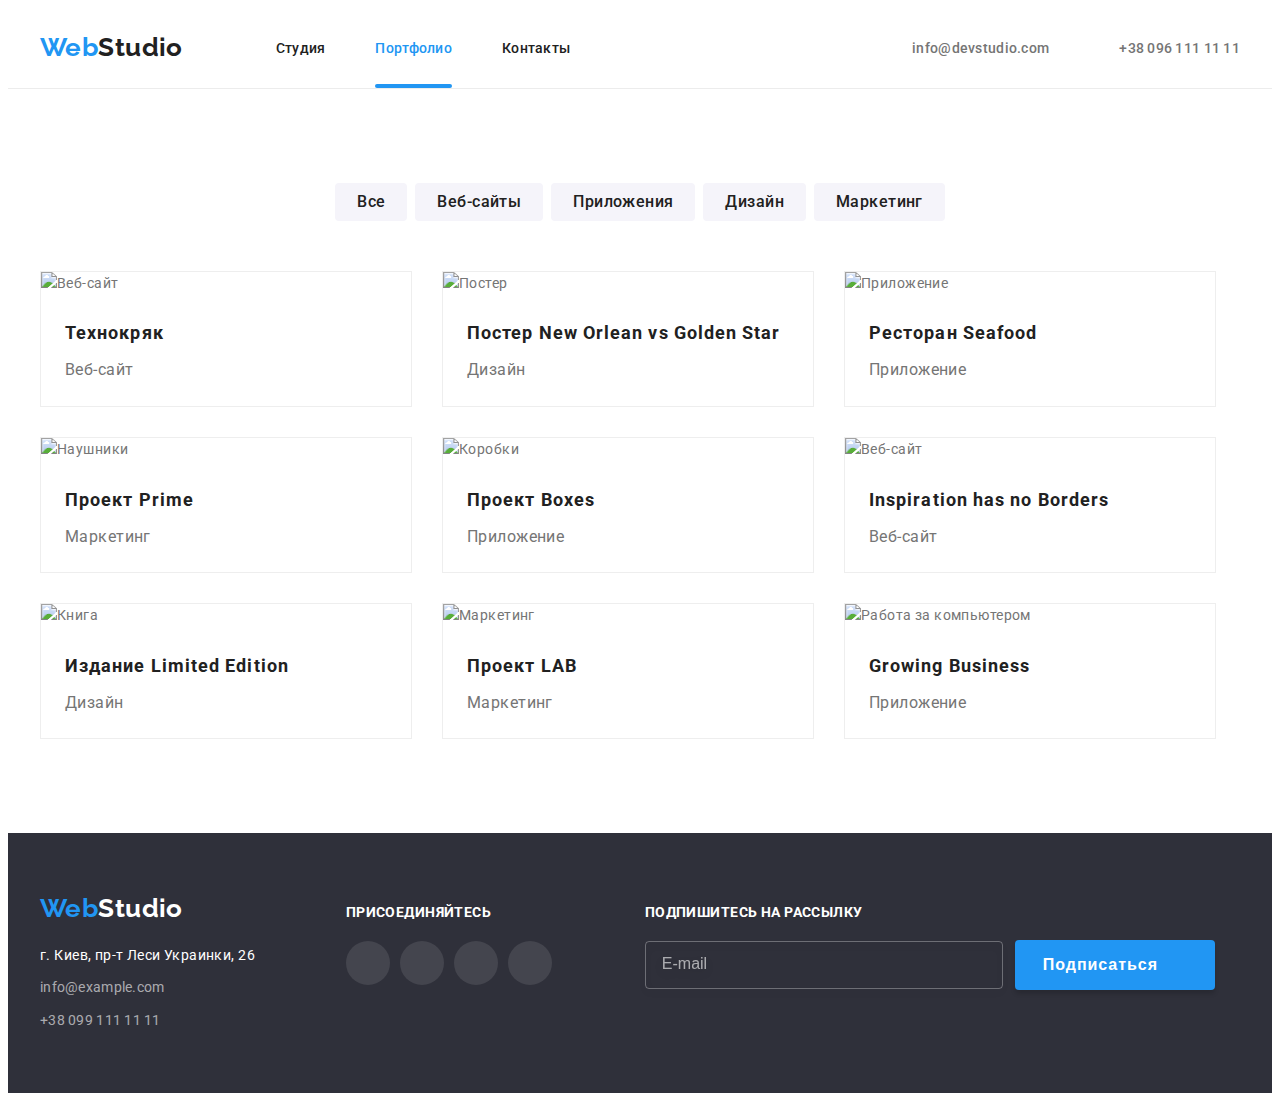
==== portfolio.html @ 1b8ac89b "Разметка" ====
<!DOCTYPE html>
<html lang="ru">
<head>
    <meta charset="UTF-8">
    <meta name="viewport" content="width=device-width, initial-scale=1.0">
    <title>Portfolio</title>
    <link rel="stylesheet" href="https://cdnjs.cloudflare.com/ajax/libs/modern-normalize/1.0.0/modern-normalize.min.css" integrity="sha512-ISS7cAi1PEhQ8jnbJpJZMd29NlhNj4AWYyLOSp2CE/CsHxTCu+r+t0D2yoJudVrd0/8fTVPUVDzY5Tvli75u/g==" crossorigin="anonymous" />
    <link rel="preconnect" href="https://fonts.gstatic.com">
    <link href="https://fonts.googleapis.com/css2?family=Raleway:wght@700&family=Roboto:wght@400;500;700;900&display=swap" rel="stylesheet">
    <link rel="stylesheet" href="./css/main.min.css">

</head>

    <body>
        <header class="header-portfolio">
            <!--Шапка страницы и навигация-->
            <div class="container main-nav">
            <nav class="main-nav">
                <a lang="en" href="/" class="logo">Web<span class="logo-up">Studio</span></a>

                <ul class="site-nav">
                    <li class="item"><a href="./index.html" class="link">Студия</a></li>
                    <li class="item"><a href="./portfolio.html" class="link current">Портфолио</a></li>
                    <li class="item"><a href="#" class="link">Контакты</a></li>
                </ul>
            </nav>  
                <ul class="site-contact">
                    <li class="item"><a href="mailto:info@devstudio.com" class="nav-info mail">
                        <svg class="icon-envelope" width="16" height="12">
                            <use href="./team-svg/sprite.svg#icon-envelope"></use>
                        </svg>
                        info@devstudio.com</a></li>
                    <li class="item"><a href="tel:+380961111111" class="nav-info tel">
                        <svg class="icon-smartphone" width="10" height="16">
                            <use href="./team-svg/sprite.svg#icon-smartphone"></use>
                        </svg>
                        +38 096 111 11 11</a></li>
                </ul>
            </div>    
        </header>

        
        
        <main>
            <!--Основной контент-->
            <div class="container">  

                <section class="section section-up">

                <h1 hidden>Наши работы</h1>
                <ul class="work-filter">
                    <li class="item"><button type="button" class="button">Все</button></li>
                    <li class="item"><button type="button" class="button">Веб-сайты</button></li>
                    <li class="item"><button type="button" class="button">Приложения</button></li>
                    <li class="item"><button type="button" class="button">Дизайн</button></li>
                    <li class="item"><button type="button" class="button">Маркетинг</button></li>
                </ul>

                <ul class="work-list" >
                    <li class="work-elements">
                        <a href="#" class="work-link">
                        <div class="portfolio-img">
                            <img src="./portfolio-img/our-work-1.jpg" width="370" alt="Веб-сайт">
                            <div class="card-overlay">
                                <p class="overlay-text">
                                    Технокряк это современная площадка распространения коронавируса. Компании используют эту платформу для цифрового шпионажа и атак на защищённые сервера конкурентов.
                                </p>
                            </div>
                        </div>    
                        <div class="work-title-text">
                            <h2 class="work-title">Технокряк</h2>
                            <p class="work-text">Веб-сайт</p>
                        </div>
                        </a>
                    </li>
                    <li class="work-elements">
                        <a href="#" class="work-link">
                            <div class="portfolio-img">
                                <img src="./portfolio-img/our-work-2.jpg" width="370"  alt="Постер">
                                <div class="card-overlay">
                                    <p class="overlay-text">
                                        Технокряк это современная площадка распространения коронавируса. Компании используют эту платформу для цифрового шпионажа и атак на защищённые сервера конкурентов.
                                    </p>
                                </div>
                            </div>    
                    <div class="work-title-text">
                            <h2 class="work-title">Постер New Orlean vs Golden Star</h2>
                            <p class="work-text">Дизайн</p>
                    </div>
                        </a>
                </li>
                <li class="work-elements">
                        <a href="#" class="work-link">
                        <div class="portfolio-img">
                            <img src="./portfolio-img/our-work-3.jpg" width="370" alt="Приложение">
                            <div class="card-overlay">
                                <p class="overlay-text">
                                    Технокряк это современная площадка распространения коронавируса. Компании используют эту платформу для цифрового шпионажа и атак на защищённые сервера конкурентов.
                                </p>
                            </div>
                        </div>    
                    <div class="work-title-text">
                            <h2 class="work-title">Ресторан Seafood</h2>
                            <p class="work-text">Приложение</p>
                    </div>
                        </a>
                </li>
                <li class="work-elements">
                        <a href="#" class="work-link">
                        <div class="portfolio-img">
                            <img src="./portfolio-img/our-work-4.jpg" width="370" alt="Наушники">
                            <div class="card-overlay">
                                <p class="overlay-text">
                                    Технокряк это современная площадка распространения коронавируса. Компании используют эту платформу для цифрового шпионажа и атак на защищённые сервера конкурентов.
                                </p>
                            </div>
                        </div> 
                    <div class="work-title-text">
                            <h2 class="work-title">Проект Prime</h2>
                            <p class="work-text">Маркетинг</p>
                    </div>
                        </a>
                </li>
                    <li class="work-elements">
                        <a href="#" class="work-link">
                        <div class="portfolio-img">
                            <img src="./portfolio-img/our-work-5.jpg" width="370" alt="Коробки">
                            <div class="card-overlay">
                                <p class="overlay-text">
                                    Технокряк это современная площадка распространения коронавируса. Компании используют эту платформу для цифрового шпионажа и атак на защищённые сервера конкурентов.
                                </p>
                            </div>
                        </div>    
                    <div class="work-title-text">
                            <h2 class="work-title">Проект Boxes</h2>
                            <p class="work-text">Приложение</p>
                    </div>
                        </a>
                </li>
                <li class="work-elements">
                        <a href="#" class="work-link">
                        <div class="portfolio-img">
                            <img src="./portfolio-img/our-work-6.jpg" width="370" alt="Веб-сайт">
                            <div class="card-overlay">
                                <p class="overlay-text">
                                    Технокряк это современная площадка распространения коронавируса. Компании используют эту платформу для цифрового шпионажа и атак на защищённые сервера конкурентов.
                                </p>
                            </div>
                        </div>    
                    <div class="work-title-text">
                            <h2 class="work-title">Inspiration has no Borders</h2>
                            <p class="work-text">Веб-сайт</p>
                    </div>
                        </a>
                </li>
                <li class="work-elements">
                        <a href="#" class="work-link">
                        <div class="portfolio-img">
                            <img src="./portfolio-img/our-work-7.jpg" width="370" alt="Книга">
                            <div class="card-overlay">
                                <p class="overlay-text">
                                    Технокряк это современная площадка распространения коронавируса. Компании используют эту платформу для цифрового шпионажа и атак на защищённые сервера конкурентов.
                                </p>
                            </div>
                        </div>    
                    <div class="work-title-text">
                            <h2 class="work-title">Издание Limited Edition</h2>
                            <p class="work-text">Дизайн</p>
                    </div>
                        </a>
                </li>
                <li class="work-elements">
                        <a href="#" class="work-link">
                        <div class="portfolio-img">
                            <img src="./portfolio-img/our-work-8.jpg" width="370" alt="Маркетинг">
                            <div class="card-overlay">
                                <p class="overlay-text">
                                    Технокряк это современная площадка распространения коронавируса. Компании используют эту платформу для цифрового шпионажа и атак на защищённые сервера конкурентов.
                                </p>
                            </div>
                        </div>    
                    <div class="work-title-text">
                            <h2 class="work-title">Проект LAB</h2>
                            <p class="work-text">Маркетинг</p>
                    </div>
                        </a>
                </li>
                    <li class="work-elements">
                        <a href="#" class="work-link">
                        <div class="portfolio-img">
                            <img src="./portfolio-img/our-work-9.jpg" width="370" alt="Работа за компьютером">
                            <div class="card-overlay">
                                <p class="overlay-text">
                                    Технокряк это современная площадка распространения коронавируса. Компании используют эту платформу для цифрового шпионажа и атак на защищённые сервера конкурентов.
                                </p>
                            </div>
                        </div>    
                    <div class="work-title-text">
                            <h2 class="work-title">Growing Business</h2>
                            <p class="work-text">Приложение</p>
                    </div>
                        </a>
                </li>
        
                </ul>
                </section>
            </div>
        </main>
        <!--Подвал-->
        
        <footer class="footer">
            <div class="container">
                <div class="footer-content">
                    <div class="studio-adress">
                        <a href="./index.html" class="logo ">Web<span class="logo-down">Studio</span></a>
                <address class="map">г. Киев, пр-т Леси Украинки, 26</address>
                <ul class="site-contact">
                    <li class="site-contact-item">
                        <a href="mailto:info@example.com" class="site-contact down">info@example.com</a>
                    </li>
                    <li class="site-contact-item">
                        <a href="tel:+380991111111" class="site-contact down">+38 099 111 11 11</a>
                    </li>
                </ul>
                    </div>
           
                    <div class="join">
                    <h3 class="join-title">присоединяйтесь</h3>
                    <ul class="list-join">
                        <li class="item-join">
                            <a href="#" class="link-join">
                                <svg class="icon-network" width="20" height="20">
                                    <use href="./team-svg/sprite.svg#icon-instagram"></use>
                                </svg>
                            </a>
                        </li>
                        <li class="item-join">
                            <a href="#" class="link-join">
                                <svg class="icon-network" width="20" height="20">
                                    <use href="./team-svg/sprite.svg#icon-twitter"></use>
                                </svg>
                            </a>
                        </li>
                        <li class="item-join">
                            <a href="#" class="link-join">
                                <svg class="icon-network" width="20" height="20">
                                    <use href="./team-svg/sprite.svg#icon-facebook"></use>
                                </svg>
                            </a>
                            
                        </li>
                        <li class="item-join">
                            <a href="#" class="link-join">
                                <svg class="icon-network" width="20" height="20">
                                    <use href="./team-svg/sprite.svg#icon-linkedin"></use>
                                </svg>
                            </a>
                        </li>
                    </ul>
                    </div>

                    <div class="subscribe">
                        <h3 class="subscribe-title">Подпишитесь на рассылку</h3>
                        <form class="subscribe-form">
                            <input type="email" name="email" placeholder="E-mail" class="subscribe-input">
                            <button type="submit" class="subscribe-button">Подписаться
                                <svg class="icon-subscribe" width="24" height="24">
                                    <use href="./team-svg/sprite.svg#icon-icon-send"></use>
                                </svg>
                            </button>
                        </form>

                    </div>
                </div>
                
            </div>
        </footer>
    </body>
</html>
---- css/main.min.css ----
:root{--primary-text-color:#757575;--title-text-color:#212121;--accent-color:#2196F3;--white-text-bg-color:#FFFFFF;--bg-footer-color:#2F303A;--bg-team-color:#F5F4FA;--footer-email-tel: rgba(255, 255, 255, 0.6);--time:250ms;--cubic-animation:cubic-bezier(0.4, 0, 0.2, 1);--bgc-overlay:rgba(33, 150, 243, 0.9)}body{color:var(--primary-text-color);background-color:var(--white-text-bg-color);font-family:Roboto, sans-serif;letter-spacing:0.03em;font-size:14px;line-height:1.7}ul{list-style:none;padding:0;margin:0}h1,h2,h3,h4,p{margin-top:0}img{height:auto;max-width:100%;display:block}a{display:block;text-decoration:none}.button{margin-left:auto;margin-right:auto}.container{width:1200px;padding-left:15px;padding-right:15px;margin-right:auto;margin-left:auto}.logo{margin-right:93px;color:var(--accent-color);font-family:Raleway,cursive;font-weight:700;font-size:26px;line-height:1.2;text-decoration:none}.logo-up{color:var(--title-text-color)}.logo-down{color:var(--white-text-bg-color)}.footer .logo{display:inline-block;margin-bottom:20px}.footer-logo:focus{color:var(--white-text-bg-color)}.footer .logo{margin-bottom:20px}.join-title{margin-bottom:20px;font-weight:700;color:white;font-size:14px;line-height:1.14;text-transform:uppercase}.list-join{display:flex;justify-content:center}.item-join{width:44px;height:44px}.item-join:not(:last-child){margin-right:10px}.link-join:hover,.link-join:focus{background-color:var(--accent-color)}.link-join{align-items:center;justify-content:center;background:rgba(255,255,255,0.1);display:flex;border-radius:50%;fill:white;width:100%;height:100%;transition:background-color 250ms var(--cubic-animation)}.subscribe{margin-left:93px}.subscribe-title{margin-bottom:20px;font-weight:700;color:white;font-size:14px;line-height:16px;letter-spacing:0.03em;text-transform:uppercase}.subscribe-form{display:flex;align-items:center}.subscribe-input{display:inline-block;width:358px;padding:15px 0 15px 16px;background-color:transparent;line-height:1.25;color:rgba(255,255,255,0.6);border:1px solid rgba(255,255,255,0.3);box-sizing:border-box;filter:drop-shadow(0px 4px 4px rgba(0,0,0,0.15));border-radius:4px;margin-right:12px}.subscribe-input::placeholder{color:rgba(255,255,255,0.6);font-size:16px;line-height:1.25}.subscribe-button{display:inline-flex;align-items:center;color:var(--white-text-bg-color);font-weight:700;font-size:16px;line-height:1.87;background:var(--accent-color);min-width:200px;padding:10px 0 10px 28px;align-items:center;text-align:center;letter-spacing:0.06em;box-shadow:0px 4px 4px rgba(0,0,0,0.15);border-radius:4px;border:0;cursor:pointer}.icon-subscribe{margin-left:10px}.backdrop{position:fixed;top:0;left:0;width:100%;height:100%;background:rgba(0,0,0,0.2);transition:all 250ms var(--cubic-animation)}.backdrop.is-hidden{opacity:0;pointer-events:none}.button-blank{display:block;min-width:200px;padding:10px 55px;margin-left:auto;margin-right:auto;background:var(--accent-color);box-shadow:0px 4px 4px rgba(0,0,0,0.15);border-radius:4px;border:0;font-weight:700;font-size:16px;line-height:1.875;color:#ffffff;cursor:pointer}.button{border:none;padding:6px 22px;border-radius:4px;font-family:inherit;font-weight:500;font-size:16px;line-height:1.6;letter-spacing:inherit;color:var(--title-text-color);background-color:var(--bg-team-color);cursor:pointer;transition:background-color 250ms var(--cubic-animation),color 250ms var(--cubic-animation),box-shadow 250ms var(--cubic-animation)}.button:hover,.button:focus{color:var(--white-text-bg-color);background-color:var(--accent-color);box-shadow:0px 3px 1px rgba(0,0,0,0.1),0px 1px 2px rgba(0,0,0,0.08),0px 2px 2px rgba(0,0,0,0.12);border-radius:4px}.header-portfolio{border-bottom:1px solid #ECECEC}.header-index{border-bottom:0}.main-nav{display:flex;align-items:center;text-align:left;justify-content:space-between}.site-nav,header .site-contact{display:flex}.site-nav .item+.item,.site-contact .item+.item{margin-left:50px}.nav-info{display:flex;align-items:center}.site-nav .link,.site-contact a{transition:color 250ms var(--cubic-animation);line-height:16px;padding-top:32px;padding-bottom:32px;color:var(--title-text-color);font-weight:500;letter-spacing:0.02em;text-decoration:none}.site-nav :hover,.site-nav :focus{color:var(--accent-color)}.site-nav .link.current{color:var(--accent-color)}.current::after{left:0;bottom:0;content:"";display:block;width:100%;height:4px;background-color:var(--accent-color);position:absolute;border-radius:2px}.current{position:relative}.icon-envelope{fill:currentColor;margin-right:10px;display:inline-block}.icon-smartphone{fill:currentColor;margin-right:10px;display:inline-block}.site-contact a{color:var(--primary-text-color)}.site-contact :hover,.site-contact :focus{color:var(--accent-color)}.main-hero{background-size:cover;background-position:center;background-image:linear-gradient(to right, rgba(47,48,58,0.4), rgba(47,48,58,0.4)),url(../hero-img/hero-img.jpg);max-width:1600px;height:600px;margin-left:auto;margin-right:auto;background-color:var(--bg-footer-color);text-align:center}.container.hero-section{padding:200px 252px;text-align:center}.container-hero{width:696px;margin-left:auto;margin-right:auto}.hero-title{max-width:700px;margin-bottom:30px;color:var(--white-text-bg-color);font-weight:900;font-size:44px;line-height:1.36;letter-spacing:0.06em;text-transform:uppercase}.hero-button{border:1 solid var(--accent-color);border-radius:4px;padding:10px 32px;min-width:200px;text-align:center;color:var(--white-text-bg-color);background-color:var(--accent-color);font-weight:700;font-size:16px;line-height:1.8;letter-spacing:0.06em;cursor:pointer}.features{padding-top:94px;padding-bottom:94px}.features-list{display:flex}.icon-division{border-radius:4px;margin-bottom:30px;background-color:#F5F4FA;justify-content:center;align-items:center;display:flex;width:270px;height:120px}.features-list .feature-item+.feature-item{margin-left:30px}.feature-item{min-width:270px}.we-doing{padding-bottom:94px}.we-doing-list{display:flex}.we-doing .item+.item{margin-left:30px}.we-doing-list .item{width:370px}.section-title{margin-bottom:10px;color:var(--title-text-color);font-weight:700;font-size:14px;line-height:1.14;text-transform:uppercase}.section-subject{margin-bottom:50px;color:var(--title-text-color);font-weight:700;font-size:36px;line-height:1.16;text-align:center}.images-text{margin-bottom:0;color:var(--white-text-bg-color);line-height:16px;text-align:center;font-weight:700;text-transform:uppercase}.description{position:relative}.text-description{background:rgba(47,48,58,0.8);padding:27px 0;width:100%;position:absolute;bottom:0;text-align:center}.team{background-color:var(--bg-team-color);padding-top:94px;padding-bottom:94px}.team-list{display:flex}.team-list>.item{box-shadow:0px 1px 3px rgba(0,0,0,0.12),0px 1px 1px rgba(0,0,0,0.14),0px 2px 1px rgba(0,0,0,0.2);border-radius:0px 0px 4px 4px;background-color:#FFFFFF;width:270px}.team-list .item+.item{margin-left:30px}.section-name{color:var(--title-text-color);font-weight:500;font-size:16px;line-height:1.18;margin-bottom:10px}.lead{font-weight:400;font-size:16px;line-height:1.18}.text-title{margin-bottom:0}.team-name{padding-top:30px;padding-bottom:30px;text-align:center}.list-network{display:flex;justify-content:center}.item-network{width:44px;height:44px;border-radius:50%}.item-network:not(:last-child){margin-right:10px}.link-network{width:100%;height:100%;border-radius:50%;display:flex;align-items:center;justify-content:center;fill:#afb1b8;transition:background-color 250ms var(--cubic-animation),fill 250ms var(--cubic-animation)}.link-network:hover,.link-network:focus{background-color:var(--accent-color);fill:#ffffff}.list-clients{display:flex;justify-content:center}.section-subject{margin-bottom:50px}.item-clients{width:170px;height:90px}.item-clients:not(:last-child){margin-right:30px}.link-clients{border:1px solid #AFB1B8;border-radius:4px;align-items:center;justify-content:center;display:flex;width:100%;height:100%;fill:#AFB1B8;transition:border-color 250ms var(--cubic-animation),fill 250ms var(--cubic-animation)}.link-clients:hover,.link-clients:focus{fill:var(--accent-color);border-color:var(--accent-color)}.clients .container{padding:94px 0px}.footer-content{display:flex;align-items:baseline}.studio-adress{margin-right:70px}.footer{background-color:var(--bg-footer-color);padding-bottom:60px;padding-top:60px}.map{margin-bottom:8px;color:var(--white-text-bg-color);font-weight:400;font-style:normal}.site-contact-item:hover .site-contact,.site-contact.down:focus{color:var(--accent-color)}.site-contact .down{color:rgba(255,255,255,0.6);font-weight:400;padding:0;display:inline-block}.site-contact .site-contact-item+.site-contact-item{margin-top:9px}.modal-button{display:block;width:30px;height:30px;background:#FFFFFF;border:1px solid rgba(0,0,0,0.1);border-radius:50%;margin-left:auto;outline:none;cursor:pointer}.modal{position:absolute;min-width:528px;min-height:581px;left:50%;top:50%;transform:translate(-50%, -50%);background:#ffffff;padding:8px;box-shadow:0px 1px 3px rgba(0,0,0,0.12),0px 1px 1px rgba(0,0,0,0.14),0px 2px 1px rgba(0,0,0,0.2);border-radius:4px}.form-blank{display:flex;flex-direction:column;width:448px;margin-left:auto;margin-right:auto}.form-title{font-weight:700;font-size:20px;line-height:1.15;color:var(--title-text-color);margin-bottom:12px}.label-blank{font-size:12px;line-height:1.16;letter-spacing:0.01em}.blank-input{display:block;width:100%;font-size:12px;line-height:1.16;letter-spacing:0.01em;padding:14px 0 14px 42px;border:1px solid rgba(33,33,33,0.2);box-sizing:border-box;border-radius:4px;outline:none;cursor:pointer;transition:border-color 250ms var(--cubic-animation)}.relative-input{position:relative;width:100%;margin-bottom:10px;margin-top:4px}.icon-blank{position:absolute;display:block;top:50%;left:12px;transform:translateY(-50%);fill:#212121}.text-area{display:block;width:100%;height:120px;padding:12px 16px;margin-bottom:20px;margin-top:4px;font-size:12px;outline:none;border:1px solid rgba(33,33,33,0.2);box-sizing:border-box;border-radius:4px;resize:none;cursor:pointer}.text-area::placeholder{font-size:12px;line-height:1.16;letter-spacing:0.01em;color:rgba(117,117,117,0.5)}.policy-div{display:flex;align-items:center;margin-bottom:30px}.checkbox-policy{position:absolute;width:1px;height:1px;margin:-1px;border:0;padding:0;white-space:nowrap;clip-path:inset(100%);clip:rect(0 0 0 0);overflow:hidden}.policy-label{position:relative;display:flex;align-items:center;font-size:14px;line-height:1.71;letter-spacing:0.03em}.policy-link{display:inline-block;margin-left:2px;font-size:14px;line-height:1.71;color:var(--accent-color);text-decoration-line:underline}.policy-label::before{content:"";display:inline-block;margin-right:7px;width:16px;height:15px;border:2px solid var(--title-text-color);border-radius:2px}.policy-label::after{position:absolute;top:50%;left:0;transform:translateY(-50%);content:"";display:inline-block;margin-right:7px;width:16px;height:15px;background-image:url(../images/icon-check.svg);background-color:var(--accent-color);background-size:contain;background-origin:border-box;background-position:center;border:2px solid var(--accent-color);border-radius:2px;opacity:0;transition:opacity 250ms var(--cubic-animation),background-image 250ms var(--cubic-animation),background-color 250ms var(--cubic-animation)}.blank-input:hover,.blank-input:focus,.text-area:hover,.text-area:focus{border-color:var(--accent-color)}.blank-input:hover+.icon-blank,.blank-input:focus+.icon-blank{fill:var(--accent-color)}.policy-div .checkbox-policy:checked+.policy-label::after{opacity:1;outline:2px solid #ffffff}.policy-div .checkbox-policy:focus+.policy-label::before{outline:1px solid rgba(33,33,33,0.5);border-radius:2px}.checkbox-policy:checked:focus+.policy-label::after{opacity:1;outline:2px solid #ffffff}.section-up{padding-top:94px;padding-bottom:94px}.work-filter{margin-bottom:50px;display:flex;justify-content:center}.work-filter .item+.item{margin-left:8px}.work-list{display:flex;flex-wrap:wrap}.work-elements{border:1px solid #EEEEEE;width:370px;margin-right:30px;margin-bottom:30px;transition:box-shadow 250ms var(--cubic-animation)}.work-elements:nth-child(3n){margin-right:0}.work-elements:nth-last-child(-n+3){margin-bottom:0}.work-elements:hover{box-shadow:0px 1px 1px rgba(0,0,0,0.12),0px 4px 4px rgba(0,0,0,0.06),1px 4px 6px rgba(0,0,0,0.16)}.work-link:focus{box-shadow:0px 1px 1px rgba(0,0,0,0.12),0px 4px 4px rgba(0,0,0,0.06),1px 4px 6px rgba(0,0,0,0.16)}.work-title{margin-bottom:4px;font-weight:700;font-size:18px;line-height:2.0;letter-spacing:0.06em;color:var(--title-text-color)}.work-text{margin:0;font-weight:400;font-size:16px;line-height:1.9}.work-link{width:100%;height:100%;text-decoration:none;color:var(--primary-text-color)}.work-title-text{padding:20px 24px}.overlay-text{font-size:18px;line-height:28px;color:#FFFFFF}.card-overlay{position:absolute;transition:transform var(--time) var(--cubic-animation);transform:translateY(100%);z-index:-1;top:0;left:0;width:100%;height:100%;padding:63px 24px;background:var(--bgc-overlay)}.portfolio-img{position:relative;overflow:hidden}.work-elements:hover .card-overlay,.work-link:focus .card-overlay{transform:translateY(0);z-index:1}
/*# sourceMappingURL=main.min.css.map */
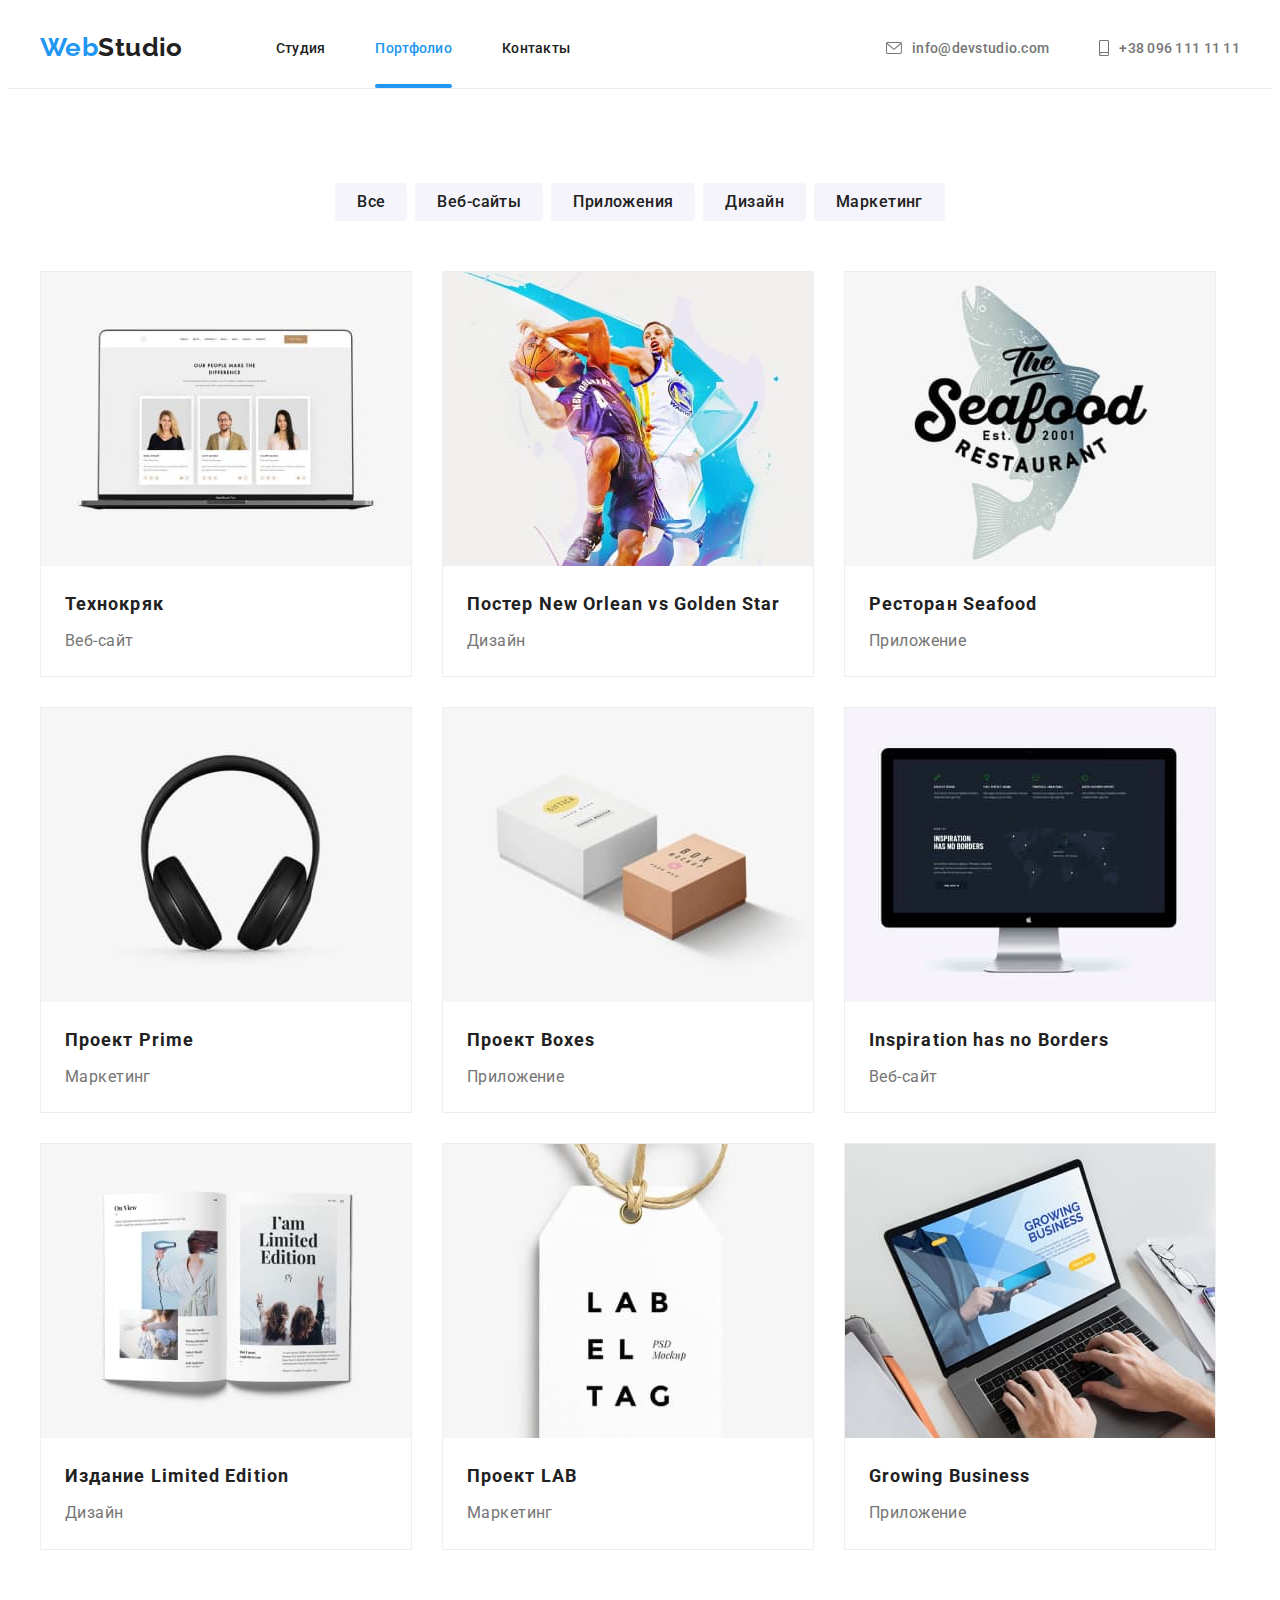
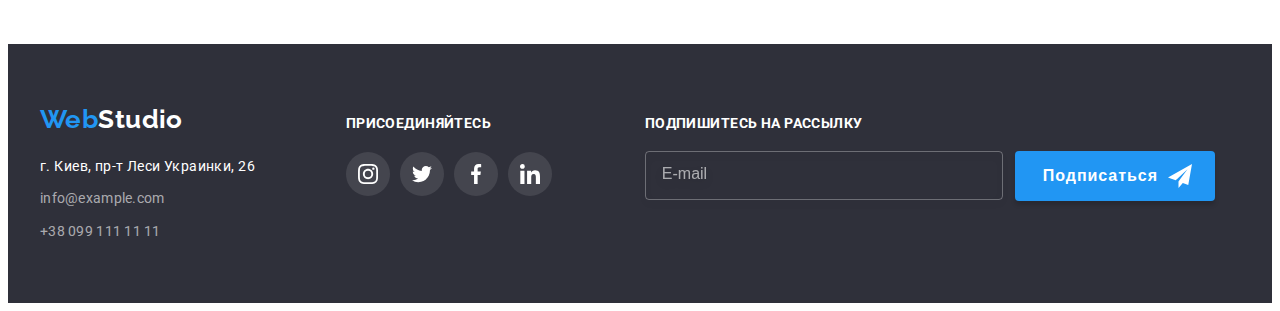
==== commit e92ae401: "Исправлены ошибки" ====
--- a/portfolio.html
+++ b/portfolio.html
@@ -27,12 +27,12 @@
                 <ul class="site-contact">
                     <li class="item"><a href="mailto:info@devstudio.com" class="nav-info mail">
                         <svg class="icon-envelope" width="16" height="12">
-                            <use href="./team-svg/sprite.svg#icon-envelope"></use>
+                            <use href="./images/team-svg/sprite.svg#icon-envelope"></use>
                         </svg>
                         info@devstudio.com</a></li>
                     <li class="item"><a href="tel:+380961111111" class="nav-info tel">
                         <svg class="icon-smartphone" width="10" height="16">
-                            <use href="./team-svg/sprite.svg#icon-smartphone"></use>
+                            <use href="./images/team-svg/sprite.svg#icon-smartphone"></use>
                         </svg>
                         +38 096 111 11 11</a></li>
                 </ul>
@@ -60,7 +60,7 @@
                     <li class="work-elements">
                         <a href="#" class="work-link">
                         <div class="portfolio-img">
-                            <img src="./portfolio-img/our-work-1.jpg" width="370" alt="Веб-сайт">
+                            <img src="./images/portfolio-img/our-work-1.jpg" width="370" alt="Веб-сайт">
                             <div class="card-overlay">
                                 <p class="overlay-text">
                                     Технокряк это современная площадка распространения коронавируса. Компании используют эту платформу для цифрового шпионажа и атак на защищённые сервера конкурентов.
@@ -76,7 +76,7 @@
                     <li class="work-elements">
                         <a href="#" class="work-link">
                             <div class="portfolio-img">
-                                <img src="./portfolio-img/our-work-2.jpg" width="370"  alt="Постер">
+                                <img src="./images/portfolio-img/our-work-2.jpg" width="370"  alt="Постер">
                                 <div class="card-overlay">
                                     <p class="overlay-text">
                                         Технокряк это современная площадка распространения коронавируса. Компании используют эту платформу для цифрового шпионажа и атак на защищённые сервера конкурентов.
@@ -92,7 +92,7 @@
                 <li class="work-elements">
                         <a href="#" class="work-link">
                         <div class="portfolio-img">
-                            <img src="./portfolio-img/our-work-3.jpg" width="370" alt="Приложение">
+                            <img src="./images/portfolio-img/our-work-3.jpg" width="370" alt="Приложение">
                             <div class="card-overlay">
                                 <p class="overlay-text">
                                     Технокряк это современная площадка распространения коронавируса. Компании используют эту платформу для цифрового шпионажа и атак на защищённые сервера конкурентов.
@@ -108,7 +108,7 @@
                 <li class="work-elements">
                         <a href="#" class="work-link">
                         <div class="portfolio-img">
-                            <img src="./portfolio-img/our-work-4.jpg" width="370" alt="Наушники">
+                            <img src="./images/portfolio-img/our-work-4.jpg" width="370" alt="Наушники">
                             <div class="card-overlay">
                                 <p class="overlay-text">
                                     Технокряк это современная площадка распространения коронавируса. Компании используют эту платформу для цифрового шпионажа и атак на защищённые сервера конкурентов.
@@ -124,7 +124,7 @@
                     <li class="work-elements">
                         <a href="#" class="work-link">
                         <div class="portfolio-img">
-                            <img src="./portfolio-img/our-work-5.jpg" width="370" alt="Коробки">
+                            <img src="./images/portfolio-img/our-work-5.jpg" width="370" alt="Коробки">
                             <div class="card-overlay">
                                 <p class="overlay-text">
                                     Технокряк это современная площадка распространения коронавируса. Компании используют эту платформу для цифрового шпионажа и атак на защищённые сервера конкурентов.
@@ -140,7 +140,7 @@
                 <li class="work-elements">
                         <a href="#" class="work-link">
                         <div class="portfolio-img">
-                            <img src="./portfolio-img/our-work-6.jpg" width="370" alt="Веб-сайт">
+                            <img src="./images/portfolio-img/our-work-6.jpg" width="370" alt="Веб-сайт">
                             <div class="card-overlay">
                                 <p class="overlay-text">
                                     Технокряк это современная площадка распространения коронавируса. Компании используют эту платформу для цифрового шпионажа и атак на защищённые сервера конкурентов.
@@ -156,7 +156,7 @@
                 <li class="work-elements">
                         <a href="#" class="work-link">
                         <div class="portfolio-img">
-                            <img src="./portfolio-img/our-work-7.jpg" width="370" alt="Книга">
+                            <img src="./images/portfolio-img/our-work-7.jpg" width="370" alt="Книга">
                             <div class="card-overlay">
                                 <p class="overlay-text">
                                     Технокряк это современная площадка распространения коронавируса. Компании используют эту платформу для цифрового шпионажа и атак на защищённые сервера конкурентов.
@@ -172,7 +172,7 @@
                 <li class="work-elements">
                         <a href="#" class="work-link">
                         <div class="portfolio-img">
-                            <img src="./portfolio-img/our-work-8.jpg" width="370" alt="Маркетинг">
+                            <img src="./images/portfolio-img/our-work-8.jpg" width="370" alt="Маркетинг">
                             <div class="card-overlay">
                                 <p class="overlay-text">
                                     Технокряк это современная площадка распространения коронавируса. Компании используют эту платформу для цифрового шпионажа и атак на защищённые сервера конкурентов.
@@ -188,7 +188,7 @@
                     <li class="work-elements">
                         <a href="#" class="work-link">
                         <div class="portfolio-img">
-                            <img src="./portfolio-img/our-work-9.jpg" width="370" alt="Работа за компьютером">
+                            <img src="./images/portfolio-img/our-work-9.jpg" width="370" alt="Работа за компьютером">
                             <div class="card-overlay">
                                 <p class="overlay-text">
                                     Технокряк это современная площадка распространения коронавируса. Компании используют эту платформу для цифрового шпионажа и атак на защищённые сервера конкурентов.
@@ -230,21 +230,21 @@
                         <li class="item-join">
                             <a href="#" class="link-join">
                                 <svg class="icon-network" width="20" height="20">
-                                    <use href="./team-svg/sprite.svg#icon-instagram"></use>
-                                </svg>
-                            </a>
-                        </li>
-                        <li class="item-join">
-                            <a href="#" class="link-join">
-                                <svg class="icon-network" width="20" height="20">
-                                    <use href="./team-svg/sprite.svg#icon-twitter"></use>
-                                </svg>
-                            </a>
-                        </li>
-                        <li class="item-join">
-                            <a href="#" class="link-join">
-                                <svg class="icon-network" width="20" height="20">
-                                    <use href="./team-svg/sprite.svg#icon-facebook"></use>
+                                    <use href="./images/team-svg/sprite.svg#icon-instagram"></use>
+                                </svg>
+                            </a>
+                        </li>
+                        <li class="item-join">
+                            <a href="#" class="link-join">
+                                <svg class="icon-network" width="20" height="20">
+                                    <use href="./images/team-svg/sprite.svg#icon-twitter"></use>
+                                </svg>
+                            </a>
+                        </li>
+                        <li class="item-join">
+                            <a href="#" class="link-join">
+                                <svg class="icon-network" width="20" height="20">
+                                    <use href="./images/team-svg/sprite.svg#icon-facebook"></use>
                                 </svg>
                             </a>
                             
@@ -252,7 +252,7 @@
                         <li class="item-join">
                             <a href="#" class="link-join">
                                 <svg class="icon-network" width="20" height="20">
-                                    <use href="./team-svg/sprite.svg#icon-linkedin"></use>
+                                    <use href="./images/team-svg/sprite.svg#icon-linkedin"></use>
                                 </svg>
                             </a>
                         </li>
@@ -265,7 +265,7 @@
                             <input type="email" name="email" placeholder="E-mail" class="subscribe-input">
                             <button type="submit" class="subscribe-button">Подписаться
                                 <svg class="icon-subscribe" width="24" height="24">
-                                    <use href="./team-svg/sprite.svg#icon-icon-send"></use>
+                                    <use href="./images/team-svg/sprite.svg#icon-icon-send"></use>
                                 </svg>
                             </button>
                         </form>
--- a/css/main.min.css
+++ b/css/main.min.css
@@ -1,2 +1,2 @@
-:root{--primary-text-color:#757575;--title-text-color:#212121;--accent-color:#2196F3;--white-text-bg-color:#FFFFFF;--bg-footer-color:#2F303A;--bg-team-color:#F5F4FA;--footer-email-tel: rgba(255, 255, 255, 0.6);--time:250ms;--cubic-animation:cubic-bezier(0.4, 0, 0.2, 1);--bgc-overlay:rgba(33, 150, 243, 0.9)}body{color:var(--primary-text-color);background-color:var(--white-text-bg-color);font-family:Roboto, sans-serif;letter-spacing:0.03em;font-size:14px;line-height:1.7}ul{list-style:none;padding:0;margin:0}h1,h2,h3,h4,p{margin-top:0}img{height:auto;max-width:100%;display:block}a{display:block;text-decoration:none}.button{margin-left:auto;margin-right:auto}.container{width:1200px;padding-left:15px;padding-right:15px;margin-right:auto;margin-left:auto}.logo{margin-right:93px;color:var(--accent-color);font-family:Raleway,cursive;font-weight:700;font-size:26px;line-height:1.2;text-decoration:none}.logo-up{color:var(--title-text-color)}.logo-down{color:var(--white-text-bg-color)}.footer .logo{display:inline-block;margin-bottom:20px}.footer-logo:focus{color:var(--white-text-bg-color)}.footer .logo{margin-bottom:20px}.join-title{margin-bottom:20px;font-weight:700;color:white;font-size:14px;line-height:1.14;text-transform:uppercase}.list-join{display:flex;justify-content:center}.item-join{width:44px;height:44px}.item-join:not(:last-child){margin-right:10px}.link-join:hover,.link-join:focus{background-color:var(--accent-color)}.link-join{align-items:center;justify-content:center;background:rgba(255,255,255,0.1);display:flex;border-radius:50%;fill:white;width:100%;height:100%;transition:background-color 250ms var(--cubic-animation)}.subscribe{margin-left:93px}.subscribe-title{margin-bottom:20px;font-weight:700;color:white;font-size:14px;line-height:16px;letter-spacing:0.03em;text-transform:uppercase}.subscribe-form{display:flex;align-items:center}.subscribe-input{display:inline-block;width:358px;padding:15px 0 15px 16px;background-color:transparent;line-height:1.25;color:rgba(255,255,255,0.6);border:1px solid rgba(255,255,255,0.3);box-sizing:border-box;filter:drop-shadow(0px 4px 4px rgba(0,0,0,0.15));border-radius:4px;margin-right:12px}.subscribe-input::placeholder{color:rgba(255,255,255,0.6);font-size:16px;line-height:1.25}.subscribe-button{display:inline-flex;align-items:center;color:var(--white-text-bg-color);font-weight:700;font-size:16px;line-height:1.87;background:var(--accent-color);min-width:200px;padding:10px 0 10px 28px;align-items:center;text-align:center;letter-spacing:0.06em;box-shadow:0px 4px 4px rgba(0,0,0,0.15);border-radius:4px;border:0;cursor:pointer}.icon-subscribe{margin-left:10px}.backdrop{position:fixed;top:0;left:0;width:100%;height:100%;background:rgba(0,0,0,0.2);transition:all 250ms var(--cubic-animation)}.backdrop.is-hidden{opacity:0;pointer-events:none}.button-blank{display:block;min-width:200px;padding:10px 55px;margin-left:auto;margin-right:auto;background:var(--accent-color);box-shadow:0px 4px 4px rgba(0,0,0,0.15);border-radius:4px;border:0;font-weight:700;font-size:16px;line-height:1.875;color:#ffffff;cursor:pointer}.button{border:none;padding:6px 22px;border-radius:4px;font-family:inherit;font-weight:500;font-size:16px;line-height:1.6;letter-spacing:inherit;color:var(--title-text-color);background-color:var(--bg-team-color);cursor:pointer;transition:background-color 250ms var(--cubic-animation),color 250ms var(--cubic-animation),box-shadow 250ms var(--cubic-animation)}.button:hover,.button:focus{color:var(--white-text-bg-color);background-color:var(--accent-color);box-shadow:0px 3px 1px rgba(0,0,0,0.1),0px 1px 2px rgba(0,0,0,0.08),0px 2px 2px rgba(0,0,0,0.12);border-radius:4px}.header-portfolio{border-bottom:1px solid #ECECEC}.header-index{border-bottom:0}.main-nav{display:flex;align-items:center;text-align:left;justify-content:space-between}.site-nav,header .site-contact{display:flex}.site-nav .item+.item,.site-contact .item+.item{margin-left:50px}.nav-info{display:flex;align-items:center}.site-nav .link,.site-contact a{transition:color 250ms var(--cubic-animation);line-height:16px;padding-top:32px;padding-bottom:32px;color:var(--title-text-color);font-weight:500;letter-spacing:0.02em;text-decoration:none}.site-nav :hover,.site-nav :focus{color:var(--accent-color)}.site-nav .link.current{color:var(--accent-color)}.current::after{left:0;bottom:0;content:"";display:block;width:100%;height:4px;background-color:var(--accent-color);position:absolute;border-radius:2px}.current{position:relative}.icon-envelope{fill:currentColor;margin-right:10px;display:inline-block}.icon-smartphone{fill:currentColor;margin-right:10px;display:inline-block}.site-contact a{color:var(--primary-text-color)}.site-contact :hover,.site-contact :focus{color:var(--accent-color)}.main-hero{background-size:cover;background-position:center;background-image:linear-gradient(to right, rgba(47,48,58,0.4), rgba(47,48,58,0.4)),url(../hero-img/hero-img.jpg);max-width:1600px;height:600px;margin-left:auto;margin-right:auto;background-color:var(--bg-footer-color);text-align:center}.container.hero-section{padding:200px 252px;text-align:center}.container-hero{width:696px;margin-left:auto;margin-right:auto}.hero-title{max-width:700px;margin-bottom:30px;color:var(--white-text-bg-color);font-weight:900;font-size:44px;line-height:1.36;letter-spacing:0.06em;text-transform:uppercase}.hero-button{border:1 solid var(--accent-color);border-radius:4px;padding:10px 32px;min-width:200px;text-align:center;color:var(--white-text-bg-color);background-color:var(--accent-color);font-weight:700;font-size:16px;line-height:1.8;letter-spacing:0.06em;cursor:pointer}.features{padding-top:94px;padding-bottom:94px}.features-list{display:flex}.icon-division{border-radius:4px;margin-bottom:30px;background-color:#F5F4FA;justify-content:center;align-items:center;display:flex;width:270px;height:120px}.features-list .feature-item+.feature-item{margin-left:30px}.feature-item{min-width:270px}.we-doing{padding-bottom:94px}.we-doing-list{display:flex}.we-doing .item+.item{margin-left:30px}.we-doing-list .item{width:370px}.section-title{margin-bottom:10px;color:var(--title-text-color);font-weight:700;font-size:14px;line-height:1.14;text-transform:uppercase}.section-subject{margin-bottom:50px;color:var(--title-text-color);font-weight:700;font-size:36px;line-height:1.16;text-align:center}.images-text{margin-bottom:0;color:var(--white-text-bg-color);line-height:16px;text-align:center;font-weight:700;text-transform:uppercase}.description{position:relative}.text-description{background:rgba(47,48,58,0.8);padding:27px 0;width:100%;position:absolute;bottom:0;text-align:center}.team{background-color:var(--bg-team-color);padding-top:94px;padding-bottom:94px}.team-list{display:flex}.team-list>.item{box-shadow:0px 1px 3px rgba(0,0,0,0.12),0px 1px 1px rgba(0,0,0,0.14),0px 2px 1px rgba(0,0,0,0.2);border-radius:0px 0px 4px 4px;background-color:#FFFFFF;width:270px}.team-list .item+.item{margin-left:30px}.section-name{color:var(--title-text-color);font-weight:500;font-size:16px;line-height:1.18;margin-bottom:10px}.lead{font-weight:400;font-size:16px;line-height:1.18}.text-title{margin-bottom:0}.team-name{padding-top:30px;padding-bottom:30px;text-align:center}.list-network{display:flex;justify-content:center}.item-network{width:44px;height:44px;border-radius:50%}.item-network:not(:last-child){margin-right:10px}.link-network{width:100%;height:100%;border-radius:50%;display:flex;align-items:center;justify-content:center;fill:#afb1b8;transition:background-color 250ms var(--cubic-animation),fill 250ms var(--cubic-animation)}.link-network:hover,.link-network:focus{background-color:var(--accent-color);fill:#ffffff}.list-clients{display:flex;justify-content:center}.section-subject{margin-bottom:50px}.item-clients{width:170px;height:90px}.item-clients:not(:last-child){margin-right:30px}.link-clients{border:1px solid #AFB1B8;border-radius:4px;align-items:center;justify-content:center;display:flex;width:100%;height:100%;fill:#AFB1B8;transition:border-color 250ms var(--cubic-animation),fill 250ms var(--cubic-animation)}.link-clients:hover,.link-clients:focus{fill:var(--accent-color);border-color:var(--accent-color)}.clients .container{padding:94px 0px}.footer-content{display:flex;align-items:baseline}.studio-adress{margin-right:70px}.footer{background-color:var(--bg-footer-color);padding-bottom:60px;padding-top:60px}.map{margin-bottom:8px;color:var(--white-text-bg-color);font-weight:400;font-style:normal}.site-contact-item:hover .site-contact,.site-contact.down:focus{color:var(--accent-color)}.site-contact .down{color:rgba(255,255,255,0.6);font-weight:400;padding:0;display:inline-block}.site-contact .site-contact-item+.site-contact-item{margin-top:9px}.modal-button{display:block;width:30px;height:30px;background:#FFFFFF;border:1px solid rgba(0,0,0,0.1);border-radius:50%;margin-left:auto;outline:none;cursor:pointer}.modal{position:absolute;min-width:528px;min-height:581px;left:50%;top:50%;transform:translate(-50%, -50%);background:#ffffff;padding:8px;box-shadow:0px 1px 3px rgba(0,0,0,0.12),0px 1px 1px rgba(0,0,0,0.14),0px 2px 1px rgba(0,0,0,0.2);border-radius:4px}.form-blank{display:flex;flex-direction:column;width:448px;margin-left:auto;margin-right:auto}.form-title{font-weight:700;font-size:20px;line-height:1.15;color:var(--title-text-color);margin-bottom:12px}.label-blank{font-size:12px;line-height:1.16;letter-spacing:0.01em}.blank-input{display:block;width:100%;font-size:12px;line-height:1.16;letter-spacing:0.01em;padding:14px 0 14px 42px;border:1px solid rgba(33,33,33,0.2);box-sizing:border-box;border-radius:4px;outline:none;cursor:pointer;transition:border-color 250ms var(--cubic-animation)}.relative-input{position:relative;width:100%;margin-bottom:10px;margin-top:4px}.icon-blank{position:absolute;display:block;top:50%;left:12px;transform:translateY(-50%);fill:#212121}.text-area{display:block;width:100%;height:120px;padding:12px 16px;margin-bottom:20px;margin-top:4px;font-size:12px;outline:none;border:1px solid rgba(33,33,33,0.2);box-sizing:border-box;border-radius:4px;resize:none;cursor:pointer}.text-area::placeholder{font-size:12px;line-height:1.16;letter-spacing:0.01em;color:rgba(117,117,117,0.5)}.policy-div{display:flex;align-items:center;margin-bottom:30px}.checkbox-policy{position:absolute;width:1px;height:1px;margin:-1px;border:0;padding:0;white-space:nowrap;clip-path:inset(100%);clip:rect(0 0 0 0);overflow:hidden}.policy-label{position:relative;display:flex;align-items:center;font-size:14px;line-height:1.71;letter-spacing:0.03em}.policy-link{display:inline-block;margin-left:2px;font-size:14px;line-height:1.71;color:var(--accent-color);text-decoration-line:underline}.policy-label::before{content:"";display:inline-block;margin-right:7px;width:16px;height:15px;border:2px solid var(--title-text-color);border-radius:2px}.policy-label::after{position:absolute;top:50%;left:0;transform:translateY(-50%);content:"";display:inline-block;margin-right:7px;width:16px;height:15px;background-image:url(../images/icon-check.svg);background-color:var(--accent-color);background-size:contain;background-origin:border-box;background-position:center;border:2px solid var(--accent-color);border-radius:2px;opacity:0;transition:opacity 250ms var(--cubic-animation),background-image 250ms var(--cubic-animation),background-color 250ms var(--cubic-animation)}.blank-input:hover,.blank-input:focus,.text-area:hover,.text-area:focus{border-color:var(--accent-color)}.blank-input:hover+.icon-blank,.blank-input:focus+.icon-blank{fill:var(--accent-color)}.policy-div .checkbox-policy:checked+.policy-label::after{opacity:1;outline:2px solid #ffffff}.policy-div .checkbox-policy:focus+.policy-label::before{outline:1px solid rgba(33,33,33,0.5);border-radius:2px}.checkbox-policy:checked:focus+.policy-label::after{opacity:1;outline:2px solid #ffffff}.section-up{padding-top:94px;padding-bottom:94px}.work-filter{margin-bottom:50px;display:flex;justify-content:center}.work-filter .item+.item{margin-left:8px}.work-list{display:flex;flex-wrap:wrap}.work-elements{border:1px solid #EEEEEE;width:370px;margin-right:30px;margin-bottom:30px;transition:box-shadow 250ms var(--cubic-animation)}.work-elements:nth-child(3n){margin-right:0}.work-elements:nth-last-child(-n+3){margin-bottom:0}.work-elements:hover{box-shadow:0px 1px 1px rgba(0,0,0,0.12),0px 4px 4px rgba(0,0,0,0.06),1px 4px 6px rgba(0,0,0,0.16)}.work-link:focus{box-shadow:0px 1px 1px rgba(0,0,0,0.12),0px 4px 4px rgba(0,0,0,0.06),1px 4px 6px rgba(0,0,0,0.16)}.work-title{margin-bottom:4px;font-weight:700;font-size:18px;line-height:2.0;letter-spacing:0.06em;color:var(--title-text-color)}.work-text{margin:0;font-weight:400;font-size:16px;line-height:1.9}.work-link{width:100%;height:100%;text-decoration:none;color:var(--primary-text-color)}.work-title-text{padding:20px 24px}.overlay-text{font-size:18px;line-height:28px;color:#FFFFFF}.card-overlay{position:absolute;transition:transform var(--time) var(--cubic-animation);transform:translateY(100%);z-index:-1;top:0;left:0;width:100%;height:100%;padding:63px 24px;background:var(--bgc-overlay)}.portfolio-img{position:relative;overflow:hidden}.work-elements:hover .card-overlay,.work-link:focus .card-overlay{transform:translateY(0);z-index:1}
+.link-join,.subscribe-form,.main-nav,.nav-info,.icon-division,.link-network,.policy-div,.policy-label{display:flex;align-items:center}body{color:#757575;background-color:#fff;font-family:"Roboto",sans-serif;letter-spacing:0.03em;font-size:14px;line-height:1.7}ul{list-style:none;padding:0;margin:0}h1,h2,h3,h4,p{margin-top:0}img{height:auto;max-width:100%;display:block}a{display:block;text-decoration:none}.button{margin-left:auto;margin-right:auto}.container{width:1200px;padding-left:15px;padding-right:15px;margin-right:auto;margin-left:auto}.logo{margin-right:93px;color:#2196F3;font-family:Raleway,cursive;font-weight:700;font-size:26px;line-height:1.2;text-decoration:none}.logo-up{color:#212121}.logo-down{color:#fff}.footer .logo{display:inline-block;margin-bottom:20px}.footer-logo:focus{color:#fff}.footer .logo{margin-bottom:20px}.join-title{margin-bottom:20px;font-weight:700;color:#fff;font-size:14px;line-height:1.14;text-transform:uppercase}.list-join{display:flex;justify-content:center}.item-join{width:44px;height:44px}.item-join:not(:last-child){margin-right:10px}.link-join{justify-content:center;background:rgba(255,255,255,0.1);border-radius:50%;fill:#fff;width:100%;height:100%;transition:background-color 250ms cubic-bezier(0.4, 0, 0.2, 1)}.link-join:hover,.link-join:focus{background-color:#2196F3}.subscribe{margin-left:93px}.subscribe-title{margin-bottom:20px;font-weight:700;color:#fff;font-size:14px;line-height:16px;letter-spacing:0.03em;text-transform:uppercase}.subscribe-input{display:inline-block;width:358px;padding:15px 0 15px 16px;background-color:transparent;line-height:1.25;color:rgba(255,255,255,0.6);border:1px solid rgba(255,255,255,0.3);box-sizing:border-box;filter:drop-shadow(0px 4px 4px rgba(0,0,0,0.15));border-radius:4px;margin-right:12px}.subscribe-input::placeholder{color:rgba(255,255,255,0.6);font-size:16px;line-height:1.25}.subscribe-button{display:inline-flex;align-items:center;color:#fff;font-weight:700;font-size:16px;line-height:1.87;background:#2196F3;min-width:200px;padding:10px 0 10px 28px;align-items:center;text-align:center;letter-spacing:0.06em;box-shadow:0px 4px 4px rgba(0,0,0,0.15);border-radius:4px;border:0;cursor:pointer}.icon-subscribe{margin-left:10px}.backdrop{position:fixed;top:0;left:0;width:100%;height:100%;background:rgba(0,0,0,0.2);transition:all 250ms cubic-bezier(0.4, 0, 0.2, 1)}.backdrop.is-hidden{opacity:0;pointer-events:none}.button-blank{display:block;min-width:200px;padding:10px 55px;margin-left:auto;margin-right:auto;background:#2196F3;box-shadow:0px 4px 4px rgba(0,0,0,0.15);border-radius:4px;border:0;font-weight:700;font-size:16px;line-height:1.875;color:#fff;cursor:pointer}.button{border:none;padding:6px 22px;border-radius:4px;font-family:inherit;font-weight:500;font-size:16px;line-height:1.6;letter-spacing:inherit;color:#212121;background-color:#F5F4FA;cursor:pointer;transition:background-color 250ms cubic-bezier(0.4, 0, 0.2, 1),color 250ms cubic-bezier(0.4, 0, 0.2, 1),box-shadow 250ms cubic-bezier(0.4, 0, 0.2, 1)}.button:hover,.button:focus{color:#fff;background-color:#2196F3;box-shadow:0px 3px 1px rgba(0,0,0,0.1),0px 1px 2px rgba(0,0,0,0.08),0px 2px 2px rgba(0,0,0,0.12);border-radius:4px}.header-portfolio{border-bottom:1px solid #ECECEC}.header-index{border-bottom:0}.main-nav{text-align:left;justify-content:space-between}.site-nav,header .site-contact{display:flex}.site-nav .item+.item,.site-contact .item+.item{margin-left:50px}.site-nav .link,.site-contact a{transition:color 250ms cubic-bezier(0.4, 0, 0.2, 1);line-height:16px;padding-top:32px;padding-bottom:32px;color:#212121;font-weight:500;letter-spacing:0.02em;text-decoration:none}.site-nav :hover,.site-nav :focus{color:#2196F3}.site-nav .link.current{color:#2196F3}.current::after{left:0;bottom:0;content:"";display:block;width:100%;height:4px;background-color:#2196F3;position:absolute;border-radius:2px}.current{position:relative}.icon-envelope{fill:currentColor;margin-right:10px;display:inline-block}.icon-smartphone{fill:currentColor;margin-right:10px;display:inline-block}.site-contact a{color:#757575}.site-contact :hover,.site-contact :focus{color:#2196F3}.main-hero{background-size:cover;background-position:center;background-image:linear-gradient(to right, rgba(47,48,58,0.4), rgba(47,48,58,0.4)),url(../../images/hero-img/hero-img.jpg);max-width:1600px;height:600px;margin-left:auto;margin-right:auto;background-color:#2F303A;text-align:center}.container.hero-section{padding:200px 252px;text-align:center}.container-hero{width:696px;margin-left:auto;margin-right:auto}.hero-title{max-width:700px;margin-bottom:30px;color:#fff;font-weight:900;font-size:44px;line-height:1.36;letter-spacing:0.06em;text-transform:uppercase}.hero-button{border:#2196F3;border-radius:4px;padding:10px 32px;min-width:200px;text-align:center;color:#fff;background-color:#2196F3;font-weight:700;font-size:16px;line-height:1.8;letter-spacing:0.06em;cursor:pointer}.features{padding-top:94px;padding-bottom:94px}.features-list{display:flex}.icon-division{border-radius:4px;margin-bottom:30px;background-color:#F5F4FA;justify-content:center;width:270px;height:120px}.features-list .feature-item+.feature-item{margin-left:30px}.feature-item{min-width:270px}.we-doing{padding-bottom:94px}.we-doing-list{display:flex}.we-doing .item+.item{margin-left:30px}.we-doing-list .item{width:370px}.section-title{margin-bottom:10px;color:#212121;font-weight:700;font-size:14px;line-height:1.14;text-transform:uppercase}.section-subject{margin-bottom:50px;color:#212121;font-weight:700;font-size:36px;line-height:1.16;text-align:center}.images-text{margin-bottom:0;color:#fff;line-height:16px;text-align:center;font-weight:700;text-transform:uppercase}.description{position:relative}.text-description{background:rgba(47,48,58,0.8);padding:27px 0;width:100%;position:absolute;bottom:0;text-align:center}.team{background-color:#F5F4FA;padding-top:94px;padding-bottom:94px}.team-list{display:flex}.team-list>.item{box-shadow:0px 1px 3px rgba(0,0,0,0.12),0px 1px 1px rgba(0,0,0,0.14),0px 2px 1px rgba(0,0,0,0.2);border-radius:0px 0px 4px 4px;background-color:#fff;width:270px}.team-list .item+.item{margin-left:30px}.section-name{color:#212121;font-weight:500;font-size:16px;line-height:1.18;margin-bottom:10px}.lead{font-weight:400;font-size:16px;line-height:1.18}.text-title{margin-bottom:0}.team-name{padding-top:30px;padding-bottom:30px;text-align:center}.list-network{display:flex;justify-content:center}.item-network{width:44px;height:44px;border-radius:50%}.item-network:not(:last-child){margin-right:10px}.link-network{width:100%;height:100%;border-radius:50%;justify-content:center;fill:#afb1b8;transition:background-color 250ms cubic-bezier(0.4, 0, 0.2, 1),fill 250ms cubic-bezier(0.4, 0, 0.2, 1)}.link-network:hover,.link-network:focus{background-color:#2196F3;fill:#fff}.list-clients{display:flex;justify-content:center}.section-subject{margin-bottom:50px}.item-clients{width:170px;height:90px}.item-clients:not(:last-child){margin-right:30px}.link-clients{border:1px solid #AFB1B8;border-radius:4px;align-items:center;justify-content:center;display:flex;width:100%;height:100%;fill:#AFB1B8;transition:border-color 250ms cubic-bezier(0.4, 0, 0.2, 1),fill 250ms cubic-bezier(0.4, 0, 0.2, 1)}.link-clients:hover,.link-clients:focus{fill:#2196F3;border-color:#2196F3}.clients .container{padding:94px 0px}.footer-content{display:flex;align-items:baseline}.studio-adress{margin-right:70px}.footer{background-color:#2F303A;padding-bottom:60px;padding-top:60px}.map{margin-bottom:8px;color:#fff;font-weight:400;font-style:normal}.site-contact-item:hover .site-contact,.site-contact.down:focus{color:#2196F3}.site-contact .down{color:rgba(255,255,255,0.6);font-weight:400;padding:0;display:inline-block}.site-contact .site-contact-item+.site-contact-item{margin-top:9px}.modal-button{display:block;width:30px;height:30px;background:#fff;border:1px solid rgba(0,0,0,0.1);border-radius:50%;margin-left:auto;outline:none;cursor:pointer}.modal{position:absolute;min-width:528px;min-height:581px;left:50%;top:50%;transform:translate(-50%, -50%);background:#fff;padding:8px;box-shadow:0px 1px 3px rgba(0,0,0,0.12),0px 1px 1px rgba(0,0,0,0.14),0px 2px 1px rgba(0,0,0,0.2);border-radius:4px}.form-blank{display:flex;flex-direction:column;width:448px;margin-left:auto;margin-right:auto}.form-title{font-weight:700;font-size:20px;line-height:1.15;color:#212121;margin-bottom:12px}.label-blank{font-size:12px;line-height:1.16;letter-spacing:0.01em}.blank-input{display:block;width:100%;font-size:12px;line-height:1.16;letter-spacing:0.01em;padding:14px 0 14px 42px;border:1px solid rgba(33,33,33,0.2);box-sizing:border-box;border-radius:4px;outline:none;cursor:pointer;transition:border-color 250ms cubic-bezier(0.4, 0, 0.2, 1)}.relative-input{position:relative;width:100%;margin-bottom:10px;margin-top:4px}.icon-blank{position:absolute;display:block;top:50%;left:12px;transform:translateY(-50%);fill:#212121}.text-area{display:block;width:100%;height:120px;padding:12px 16px;margin-bottom:20px;margin-top:4px;font-size:12px;outline:none;border:1px solid rgba(33,33,33,0.2);box-sizing:border-box;border-radius:4px;resize:none;cursor:pointer}.text-area::placeholder{font-size:12px;line-height:1.16;letter-spacing:0.01em;color:rgba(117,117,117,0.5)}.policy-div{margin-bottom:30px}.checkbox-policy{position:absolute;width:1px;height:1px;margin:-1px;border:0;padding:0;white-space:nowrap;clip-path:inset(100%);clip:rect(0 0 0 0);overflow:hidden}.policy-label{position:relative;font-size:14px;line-height:1.71;letter-spacing:0.03em}.policy-label::before{content:"";display:inline-block;margin-right:7px;width:16px;height:15px;border:2px solid #212121;border-radius:2px}.policy-label::after{position:absolute;top:50%;left:0;transform:translateY(-50%);content:"";display:inline-block;margin-right:7px;width:16px;height:15px;background-image:url(../images/icon-check.svg);background-color:#2196F3;background-size:contain;background-origin:border-box;background-position:center;border:2px solid #2196F3;border-radius:2px;opacity:0;transition:opacity 250ms cubic-bezier(0.4, 0, 0.2, 1),background-image 250ms cubic-bezier(0.4, 0, 0.2, 1),background-color 250ms cubic-bezier(0.4, 0, 0.2, 1)}.policy-link{display:inline-block;margin-left:2px;font-size:14px;line-height:1.71;color:#2196F3;text-decoration-line:underline}.blank-input:hover,.blank-input:focus,.text-area:hover,.text-area:focus{border-color:#2196F3}.blank-input:hover+.icon-blank,.blank-input:focus+.icon-blank{fill:#2196F3}.policy-div .checkbox-policy:checked+.policy-label::after{opacity:1;outline:2px solid #fff}.policy-div .checkbox-policy:focus+.policy-label::before{outline:1px solid rgba(33,33,33,0.5);border-radius:2px}.checkbox-policy:checked:focus+.policy-label::after{opacity:1;outline:2px solid #fff}.section-up{padding-top:94px;padding-bottom:94px}.work-filter{margin-bottom:50px;display:flex;justify-content:center}.work-filter .item+.item{margin-left:8px}.work-list{display:flex;flex-wrap:wrap}.work-elements{border:1px solid #EEEEEE;width:370px;margin-right:30px;margin-bottom:30px;transition:box-shadow 250ms cubic-bezier(0.4, 0, 0.2, 1)}.work-elements:hover{box-shadow:0px 1px 1px rgba(0,0,0,0.12),0px 4px 4px rgba(0,0,0,0.06),1px 4px 6px rgba(0,0,0,0.16)}.work-elements:nth-child(3n){margin-right:0}.work-elements:nth-last-child(-n+3){margin-bottom:0}.work-title{margin-bottom:4px;font-weight:700;font-size:18px;line-height:2.0;letter-spacing:0.06em;color:#212121}.work-text{margin:0;font-weight:400;font-size:16px;line-height:1.9}.work-link{width:100%;height:100%;text-decoration:none;color:#757575}.work-link:focus{box-shadow:0px 1px 1px rgba(0,0,0,0.12),0px 4px 4px rgba(0,0,0,0.06),1px 4px 6px rgba(0,0,0,0.16)}.work-title-text{padding:20px 24px}.overlay-text{font-size:18px;line-height:28px;color:#fff}.card-overlay{position:absolute;transition:transform 250ms cubic-bezier(0.4, 0, 0.2, 1);transform:translateY(100%);z-index:-1;top:0;left:0;width:100%;height:100%;padding:63px 24px;background:rgba(33,150,243,0.9)}.portfolio-img{position:relative;overflow:hidden}.work-elements:hover .card-overlay,.work-link:focus .card-overlay{transform:translateY(0);z-index:1}
 /*# sourceMappingURL=main.min.css.map */